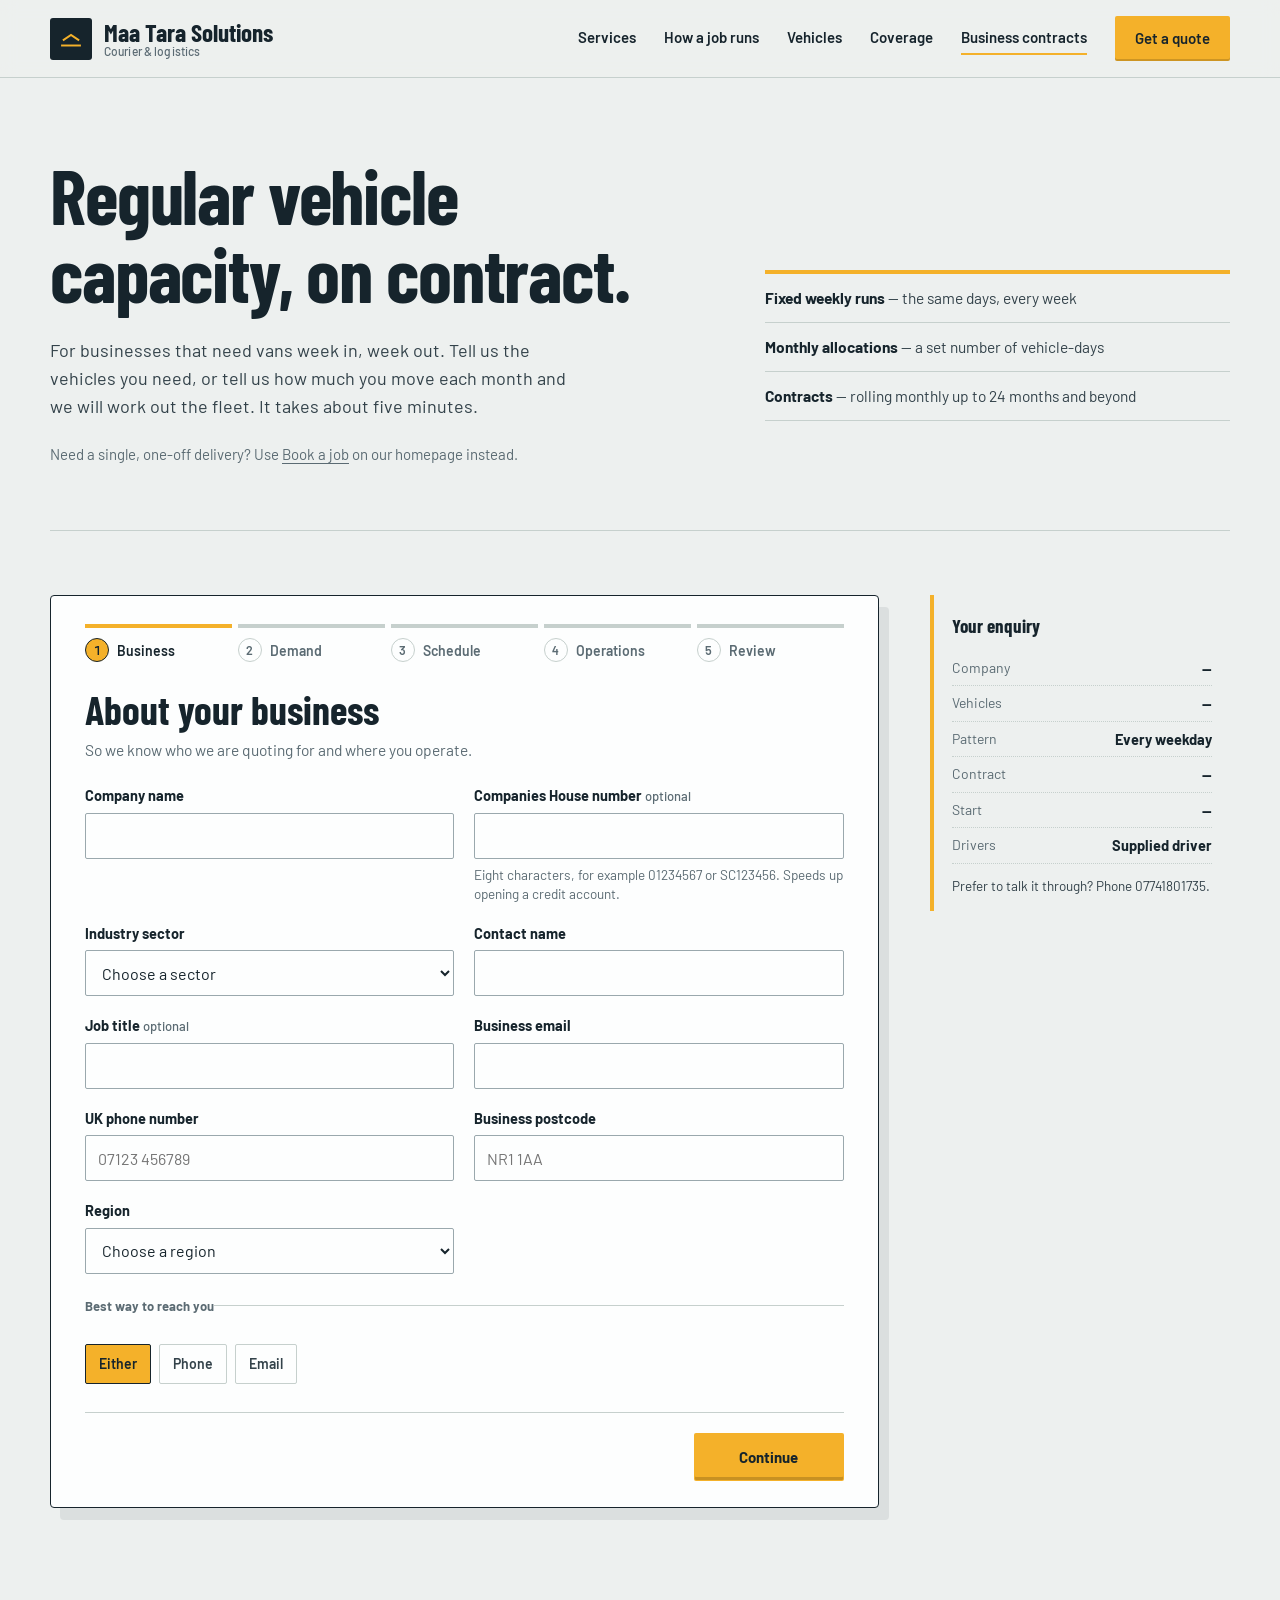
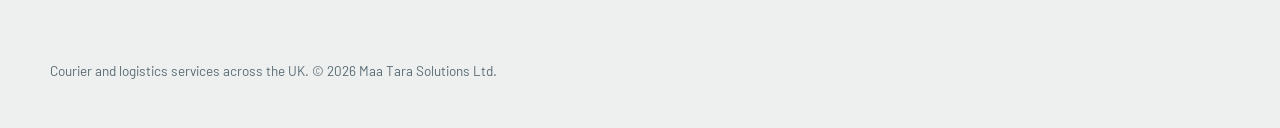
==== fleet-contracts.html @ ce76abdb "improv new" ====
<!doctype html>
<html lang="en-GB">
  <head>
    <meta charset="UTF-8" />
    <meta name="viewport" content="width=device-width, initial-scale=1.0" />
    <meta
      name="description"
      content="Recurring, contracted van capacity for UK businesses. Tell Maa Tara Solutions Ltd your regular vehicle needs or your monthly freight volume and we will scope a fleet for you."
    />
    <meta name="theme-color" content="#16242C" />
    <meta property="og:title" content="Business contracts — Maa Tara Solutions Ltd" />
    <meta
      property="og:description"
      content="Regular weekly runs, monthly vehicle allocations and multi-month contracts for UK businesses."
    />
    <meta property="og:type" content="website" />
    <meta property="og:locale" content="en_GB" />
    <meta
      property="og:url"
      content="https://maa7tara.github.io/maa-tara-solutions/fleet-contracts.html"
    />
    <meta
      property="og:image"
      content="https://maa7tara.github.io/maa-tara-solutions/assets/og-image.png"
    />
    <meta
      property="og:image:alt"
      content="Maa Tara Solutions Ltd — reliable transport, smarter logistics"
    />
    <meta name="twitter:card" content="summary_large_image" />
    <meta
      name="twitter:image"
      content="https://maa7tara.github.io/maa-tara-solutions/assets/og-image.png"
    />
    <link
      rel="canonical"
      href="https://maa7tara.github.io/maa-tara-solutions/fleet-contracts.html"
    />
    <link rel="icon" href="assets/favicon.svg" type="image/svg+xml" />
    <link rel="preconnect" href="https://fonts.googleapis.com" />
    <link rel="preconnect" href="https://fonts.gstatic.com" crossorigin />
    <link
      href="https://fonts.googleapis.com/css2?family=Barlow+Condensed:wght@500;600;700&family=Barlow:wght@400;500;600;700&display=swap"
      rel="stylesheet"
    />
    <link rel="stylesheet" href="styles.css" />
    <title>Business contracts — Maa Tara Solutions Ltd</title>
  </head>
  <body>
    <a class="skip-link" href="#main-content">Skip to content</a>

    <header class="site-header">
      <a class="brand" href="index.html#top">
        <span class="brand-mark" aria-hidden="true">
          <svg viewBox="0 0 32 32" role="presentation" focusable="false">
            <path d="M5 24h22" />
            <path d="M7 17l9-6 9 6" />
          </svg>
        </span>
        <span class="brand-text">
          Maa Tara Solutions
          <small>Courier &amp; logistics</small>
        </span>
      </a>

      <button
        class="menu-toggle"
        type="button"
        aria-expanded="false"
        aria-controls="primary-nav"
        aria-label="Open menu"
      >
        <span></span><span></span><span></span>
      </button>

      <nav id="primary-nav" aria-label="Primary">
        <a href="index.html#services">Services</a>
        <a href="index.html#how-it-works">How a job runs</a>
        <a href="index.html#vehicles">Vehicles</a>
        <a href="index.html#coverage">Coverage</a>
        <a class="is-current" href="fleet-contracts.html" aria-current="page">Business contracts</a>
        <a class="nav-cta" href="index.html#contact">Get a quote</a>
      </nav>
    </header>

    <main id="main-content">
      <section class="fc-intro" aria-labelledby="fc-title">
        <div class="fc-intro-copy">
          <h1 id="fc-title">Regular vehicle capacity, on contract.</h1>
          <p class="hero-lede">
            For businesses that need vans week in, week out. Tell us the
            vehicles you need, or tell us how much you move each month and we
            will work out the fleet. It takes about five minutes.
          </p>
        </div>
        <ul class="fc-fit">
          <li><strong>Fixed weekly runs</strong> — the same days, every week</li>
          <li><strong>Monthly allocations</strong> — a set number of vehicle-days</li>
          <li><strong>Contracts</strong> — rolling monthly up to 24 months and beyond</li>
        </ul>
        <p class="fc-oneoff">
          Need a single, one-off delivery? Use
          <a href="index.html#planner">Book a job</a> on our homepage instead.
        </p>
      </section>

      <section class="band fc-band" aria-label="Business contract enquiry">
        <noscript>
          <p class="fc-noscript">
            This form needs JavaScript. You can email your requirements
            straight to Maa7tara@gmail.com or phone 07741801735.
          </p>
        </noscript>

        <div class="fc-layout">
          <form class="fc-form" id="fleet-form" novalidate>
            <ol class="fc-progress" aria-label="Form progress">
              <li data-progress="1" aria-current="step"><span>1</span> Business</li>
              <li data-progress="2"><span>2</span> Demand</li>
              <li data-progress="3"><span>3</span> Schedule</li>
              <li data-progress="4"><span>4</span> Operations</li>
              <li data-progress="5"><span>5</span> Review</li>
            </ol>

            <div class="fc-errors" role="alert" aria-live="assertive" tabindex="-1" hidden></div>

            <!-- ---------- step 1: business ---------- -->
            <fieldset class="fc-step" data-step="1">
              <legend class="fc-step-title">About your business</legend>
              <p class="fc-step-lede">So we know who we are quoting for and where you operate.</p>

              <div class="fc-grid">
                <div class="fc-field">
                  <label for="fc-company">Company name</label>
                  <input id="fc-company" name="company" type="text" autocomplete="organization" required />
                </div>
                <div class="fc-field">
                  <label for="fc-crn">Companies House number <span class="fc-opt">optional</span></label>
                  <input id="fc-crn" name="companyNumber" type="text" inputmode="text" maxlength="8" autocomplete="off" />
                  <p class="fc-hint">Eight characters, for example 01234567 or SC123456. Speeds up opening a credit account.</p>
                </div>
                <div class="fc-field">
                  <label for="fc-sector">Industry sector</label>
                  <select id="fc-sector" name="sector" required>
                    <option value="">Choose a sector</option>
                    <option>Retail and e-commerce</option>
                    <option>Wholesale and distribution</option>
                    <option>Manufacturing</option>
                    <option>Construction and building supplies</option>
                    <option>Food and drink</option>
                    <option>Healthcare and pharmaceutical</option>
                    <option>Automotive and parts</option>
                    <option>Furniture and white goods</option>
                    <option>Print, publishing and media</option>
                    <option>Events and exhibitions</option>
                    <option>Courier or transport operator</option>
                    <option>Other</option>
                  </select>
                </div>
                <div class="fc-field" data-show-when="sector:Other">
                  <label for="fc-sector-other">Your sector</label>
                  <input id="fc-sector-other" name="sectorOther" type="text" required />
                </div>
                <div class="fc-field">
                  <label for="fc-name">Contact name</label>
                  <input id="fc-name" name="contactName" type="text" autocomplete="name" required />
                </div>
                <div class="fc-field">
                  <label for="fc-role">Job title <span class="fc-opt">optional</span></label>
                  <input id="fc-role" name="jobTitle" type="text" autocomplete="organization-title" />
                </div>
                <div class="fc-field">
                  <label for="fc-email">Business email</label>
                  <input id="fc-email" name="email" type="email" autocomplete="email" required />
                </div>
                <div class="fc-field">
                  <label for="fc-phone">UK phone number</label>
                  <input id="fc-phone" name="phone" type="tel" autocomplete="tel" placeholder="07123 456789" required data-validate="phone" />
                </div>
                <div class="fc-field">
                  <label for="fc-postcode">Business postcode</label>
                  <input id="fc-postcode" name="postcode" type="text" autocomplete="postal-code" placeholder="NR1 1AA" maxlength="8" required data-validate="postcode" />
                </div>
                <div class="fc-field">
                  <label for="fc-region">Region</label>
                  <select id="fc-region" name="region" required>
                    <option value="">Choose a region</option>
                    <option>London</option>
                    <option>South East</option>
                    <option>East of England</option>
                    <option>South West</option>
                    <option>West Midlands</option>
                    <option>East Midlands</option>
                    <option>Yorkshire and the Humber</option>
                    <option>North West</option>
                    <option>North East</option>
                    <option>Wales</option>
                    <option>Scotland</option>
                    <option>Northern Ireland</option>
                    <option>Several regions</option>
                  </select>
                </div>
              </div>

              <fieldset class="console-field">
                <legend>Best way to reach you</legend>
                <div class="options">
                  <input type="radio" name="contactPref" id="pref-either" value="Phone or email" checked />
                  <label for="pref-either">Either</label>
                  <input type="radio" name="contactPref" id="pref-phone" value="Phone" />
                  <label for="pref-phone">Phone</label>
                  <input type="radio" name="contactPref" id="pref-email" value="Email" />
                  <label for="pref-email">Email</label>
                </div>
              </fieldset>
            </fieldset>

            <!-- ---------- step 2: demand ---------- -->
            <fieldset class="fc-step" data-step="2">
              <legend class="fc-step-title">Your vehicle demand</legend>
              <p class="fc-step-lede">Pick whichever is easier. You can switch at any time.</p>

              <fieldset class="fc-choice">
                <legend class="fc-sr">How would you like to give us your demand?</legend>
                <input type="radio" name="demandMode" id="mode-known" value="known" checked />
                <label for="mode-known">
                  <strong>I know the vehicles I need</strong>
                  <span>Choose the van types and how many</span>
                </label>
                <input type="radio" name="demandMode" id="mode-volume" value="volume" />
                <label for="mode-volume">
                  <strong>Work it out from my volumes</strong>
                  <span>Tell us pallets, weight or cubic metres per month</span>
                </label>
              </fieldset>

              <div class="fc-panel" data-show-when="demandMode:known">
                <p class="fc-panel-title" id="qty-title">Vehicles needed on each working day</p>
                <div class="fc-qty" role="group" aria-labelledby="qty-title">
                  <div class="fc-qty-row">
                    <label for="qty-small">Small van</label>
                    <div class="fc-stepper">
                      <button type="button" data-step-by="-1" aria-label="One fewer small van">&minus;</button>
                      <input id="qty-small" name="qtySmall" type="number" min="0" max="99" value="0" inputmode="numeric" data-vehicle="Small van" />
                      <button type="button" data-step-by="1" aria-label="One more small van">+</button>
                    </div>
                  </div>
                  <div class="fc-qty-row">
                    <label for="qty-medium">Medium van</label>
                    <div class="fc-stepper">
                      <button type="button" data-step-by="-1" aria-label="One fewer medium van">&minus;</button>
                      <input id="qty-medium" name="qtyMedium" type="number" min="0" max="99" value="0" inputmode="numeric" data-vehicle="Medium van" />
                      <button type="button" data-step-by="1" aria-label="One more medium van">+</button>
                    </div>
                  </div>
                  <div class="fc-qty-row">
                    <label for="qty-lwb">LWB van</label>
                    <div class="fc-stepper">
                      <button type="button" data-step-by="-1" aria-label="One fewer LWB van">&minus;</button>
                      <input id="qty-lwb" name="qtyLwb" type="number" min="0" max="99" value="0" inputmode="numeric" data-vehicle="LWB van" />
                      <button type="button" data-step-by="1" aria-label="One more LWB van">+</button>
                    </div>
                  </div>
                  <div class="fc-qty-row">
                    <label for="qty-xlwb">XLWB van</label>
                    <div class="fc-stepper">
                      <button type="button" data-step-by="-1" aria-label="One fewer XLWB van">&minus;</button>
                      <input id="qty-xlwb" name="qtyXlwb" type="number" min="0" max="99" value="0" inputmode="numeric" data-vehicle="XLWB van" />
                      <button type="button" data-step-by="1" aria-label="One more XLWB van">+</button>
                    </div>
                  </div>
                  <div class="fc-qty-row">
                    <label for="qty-luton">Luton van</label>
                    <div class="fc-stepper">
                      <button type="button" data-step-by="-1" aria-label="One fewer Luton van">&minus;</button>
                      <input id="qty-luton" name="qtyLuton" type="number" min="0" max="99" value="0" inputmode="numeric" data-vehicle="Luton van" />
                      <button type="button" data-step-by="1" aria-label="One more Luton van">+</button>
                    </div>
                  </div>
                  <div class="fc-qty-row">
                    <label for="qty-advise">Not sure of the type — advise me</label>
                    <div class="fc-stepper">
                      <button type="button" data-step-by="-1" aria-label="One fewer vehicle of any type">&minus;</button>
                      <input id="qty-advise" name="qtyAdvise" type="number" min="0" max="99" value="0" inputmode="numeric" data-vehicle="Vehicle, type to be advised" />
                      <button type="button" data-step-by="1" aria-label="One more vehicle of any type">+</button>
                    </div>
                  </div>
                </div>
                <p class="fc-qty-total" data-qty-total aria-live="polite">0 vehicles a day</p>
                <p class="fc-hint">
                  Not sure of the count? Choose <em>Work it out from my volumes</em>
                  above and we will suggest one.
                </p>
              </div>

              <div class="fc-panel" data-show-when="demandMode:volume">
                <p class="fc-panel-title">Your typical monthly volume</p>
                <p class="fc-hint">Fill in whichever you know. One is enough; more gives a better estimate.</p>
                <div class="fc-grid">
                  <div class="fc-field">
                    <label for="vol-pallets">Pallets per month</label>
                    <input id="vol-pallets" name="volPallets" type="number" min="0" step="1" inputmode="numeric" data-estimate />
                  </div>
                  <div class="fc-field">
                    <label for="vol-pallet-type">Pallet size</label>
                    <select id="vol-pallet-type" name="volPalletType" data-estimate>
                      <option value="uk">UK standard (1200 × 1000 mm)</option>
                      <option value="euro">Euro (1200 × 800 mm)</option>
                      <option value="mixed">Mixed or not sure</option>
                    </select>
                  </div>
                  <div class="fc-field">
                    <label for="vol-weight">Total weight per month</label>
                    <div class="fc-unit">
                      <input id="vol-weight" name="volWeight" type="number" min="0" step="any" inputmode="decimal" data-estimate />
                      <select name="volWeightUnit" aria-label="Weight unit" data-estimate>
                        <option value="kg">kg</option>
                        <option value="t">tonnes</option>
                      </select>
                    </div>
                  </div>
                  <div class="fc-field">
                    <label for="vol-cube">Cubic volume per month <span class="fc-opt">m³</span></label>
                    <input id="vol-cube" name="volCube" type="number" min="0" step="any" inputmode="decimal" data-estimate />
                  </div>
                  <div class="fc-field">
                    <label for="vol-days">Working days per month</label>
                    <input id="vol-days" name="volDays" type="number" min="1" max="31" value="22" inputmode="numeric" data-estimate />
                    <p class="fc-hint">Monday to Friday is about 22.</p>
                  </div>
                  <div class="fc-field">
                    <label for="vol-trips">Loads per vehicle per day</label>
                    <select id="vol-trips" name="volTrips" data-estimate>
                      <option value="1">1 — one load, one run</option>
                      <option value="2">2 — reload once mid-day</option>
                      <option value="3">3 — short local runs</option>
                    </select>
                  </div>
                  <div class="fc-field">
                    <label for="vol-peak">Busiest periods</label>
                    <select id="vol-peak" name="volPeak" data-estimate>
                      <option value="0">Steady all year</option>
                      <option value="0.25">Up to 25% busier at peak</option>
                      <option value="0.5">Up to 50% busier at peak</option>
                      <option value="1">Peak is double a normal month</option>
                    </select>
                  </div>
                </div>

                <div class="fc-estimate" aria-live="polite">
                  <p class="fc-estimate-title">Suggested daily fleet</p>
                  <div data-estimate-output>
                    <p class="fc-hint">Enter pallets, weight or cubic metres to see a suggestion.</p>
                  </div>
                </div>
              </div>

              <div class="fc-field fc-field-wide">
                <label for="fc-goods">What do you typically move? <span class="fc-opt">optional</span></label>
                <textarea id="fc-goods" name="goods" rows="2" placeholder="For example: palletised flooring, roll cages of chilled food, boxed parcels"></textarea>
              </div>
            </fieldset>

            <!-- ---------- step 3: schedule ---------- -->
            <fieldset class="fc-step" data-step="3">
              <legend class="fc-step-title">Schedule and contract</legend>
              <p class="fc-step-lede">When the vehicles are needed, and for how long.</p>

              <fieldset class="console-field">
                <legend>Pattern of work</legend>
                <div class="options">
                  <input type="radio" name="pattern" id="pat-weekdays" value="Every weekday" checked />
                  <label for="pat-weekdays">Every weekday</label>
                  <input type="radio" name="pattern" id="pat-days" value="Set days each week" />
                  <label for="pat-days">Set days each week</label>
                  <input type="radio" name="pattern" id="pat-monthly" value="Monthly allocation" />
                  <label for="pat-monthly">Monthly allocation</label>
                  <input type="radio" name="pattern" id="pat-flex" value="Varies, called off against a contract" />
                  <label for="pat-flex">Varies week to week</label>
                </div>
              </fieldset>

              <fieldset class="console-field" data-show-when="pattern:Set days each week" data-required-group="days">
                <legend>Which days?</legend>
                <div class="options">
                  <input type="checkbox" name="days" id="day-mon" value="Mon" />
                  <label for="day-mon">Mon</label>
                  <input type="checkbox" name="days" id="day-tue" value="Tue" />
                  <label for="day-tue">Tue</label>
                  <input type="checkbox" name="days" id="day-wed" value="Wed" />
                  <label for="day-wed">Wed</label>
                  <input type="checkbox" name="days" id="day-thu" value="Thu" />
                  <label for="day-thu">Thu</label>
                  <input type="checkbox" name="days" id="day-fri" value="Fri" />
                  <label for="day-fri">Fri</label>
                  <input type="checkbox" name="days" id="day-sat" value="Sat" />
                  <label for="day-sat">Sat</label>
                  <input type="checkbox" name="days" id="day-sun" value="Sun" />
                  <label for="day-sun">Sun</label>
                </div>
                <div class="fc-field fc-field-inline">
                  <label for="fc-every">How often</label>
                  <select id="fc-every" name="every">
                    <option>Every week</option>
                    <option>Every other week</option>
                  </select>
                </div>
              </fieldset>

              <div class="fc-grid" data-show-when="pattern:Monthly allocation">
                <div class="fc-field">
                  <label for="fc-vehicle-days">Vehicle-days per month</label>
                  <input id="fc-vehicle-days" name="vehicleDays" type="number" min="1" inputmode="numeric" required />
                  <p class="fc-hint">One van for one day is one vehicle-day.</p>
                </div>
                <div class="fc-field">
                  <label for="fc-fixed-dates">Any fixed dates? <span class="fc-opt">optional</span></label>
                  <input id="fc-fixed-dates" name="fixedDates" type="text" placeholder="For example: last 3 working days of the month" />
                </div>
              </div>

              <div class="fc-grid">
                <div class="fc-field">
                  <label for="fc-shift">Usual start time</label>
                  <select id="fc-shift" name="shift">
                    <option>Early, before 7am</option>
                    <option selected>Morning, 7am to 10am</option>
                    <option>Daytime, after 10am</option>
                    <option>Evening</option>
                    <option>Overnight</option>
                    <option>Varies</option>
                  </select>
                </div>
                <div class="fc-field">
                  <label for="fc-duration">Contract length</label>
                  <select id="fc-duration" name="duration" required>
                    <option value="">Choose a length</option>
                    <option>Rolling monthly</option>
                    <option>3 months</option>
                    <option>6 months</option>
                    <option>12 months</option>
                    <option>24 months or longer</option>
                    <option>Not sure yet</option>
                  </select>
                </div>
                <div class="fc-field">
                  <label for="fc-start">Estimated start date</label>
                  <input id="fc-start" name="startDate" type="date" required />
                </div>
                <div class="fc-field">
                  <label for="fc-current">How is this covered today? <span class="fc-opt">optional</span></label>
                  <select id="fc-current" name="currentCover">
                    <option value="">Choose one</option>
                    <option>Our own vehicles</option>
                    <option>Another courier or haulier</option>
                    <option>Ad-hoc bookings as needed</option>
                    <option>New requirement</option>
                  </select>
                </div>
              </div>

              <div class="options fc-single">
                <input type="checkbox" name="bankHolidays" id="fc-bank" value="Yes" />
                <label for="fc-bank">We need cover on bank holidays</label>
              </div>
            </fieldset>

            <!-- ---------- step 4: operations ---------- -->
            <fieldset class="fc-step" data-step="4">
              <legend class="fc-step-title">How the work runs</legend>
              <p class="fc-step-lede">Routes, drivers and any equipment or compliance the vehicles need.</p>

              <fieldset class="console-field">
                <legend>Type of route</legend>
                <div class="options">
                  <input type="radio" name="route" id="route-multi" value="Multi-drop" checked />
                  <label for="route-multi">Multi-drop</label>
                  <input type="radio" name="route" id="route-p2p" value="Point-to-point" />
                  <label for="route-p2p">Point-to-point</label>
                  <input type="radio" name="route" id="route-mix" value="Mix of both" />
                  <label for="route-mix">Mix of both</label>
                </div>
              </fieldset>

              <div class="fc-grid">
                <div class="fc-field" data-show-when="route:Multi-drop|Mix of both">
                  <label for="fc-drops">Drops per vehicle per day</label>
                  <select id="fc-drops" name="drops">
                    <option>1 to 10</option>
                    <option selected>11 to 25</option>
                    <option>26 to 50</option>
                    <option>More than 50</option>
                    <option>Not sure</option>
                  </select>
                </div>
                <div class="fc-field">
                  <label for="fc-miles">Daily mileage per vehicle</label>
                  <select id="fc-miles" name="miles">
                    <option>Up to 50 miles</option>
                    <option selected>50 to 100 miles</option>
                    <option>100 to 200 miles</option>
                    <option>200 to 300 miles</option>
                    <option>More than 300 miles</option>
                    <option>Not sure</option>
                  </select>
                </div>
                <div class="fc-field">
                  <label for="fc-area">Operating area</label>
                  <select id="fc-area" name="area">
                    <option>Local</option>
                    <option selected>Regional</option>
                    <option>Long-distance, nationwide</option>
                  </select>
                </div>
                <div class="fc-field">
                  <label for="fc-base">Main collection postcode <span class="fc-opt">if different</span></label>
                  <input id="fc-base" name="basePostcode" type="text" maxlength="8" placeholder="Depot or warehouse" data-validate="postcode-optional" />
                </div>
              </div>

              <fieldset class="console-field">
                <legend>Drivers</legend>
                <div class="options">
                  <input type="radio" name="driver" id="drv-supplied" value="Supplied driver" checked />
                  <label for="drv-supplied">Supplied driver</label>
                  <input type="radio" name="driver" id="drv-self" value="Self-drive, vehicle only" />
                  <label for="drv-self">Self-drive, vehicle only</label>
                  <input type="radio" name="driver" id="drv-mix" value="Mix of both" />
                  <label for="drv-mix">Mix of both</label>
                </div>
                <div class="options fc-sub" data-show-when="driver:Supplied driver|Mix of both">
                  <input type="checkbox" name="crew" id="crew-two" value="Two-person crew" />
                  <label for="crew-two">Two-person crew</label>
                  <input type="checkbox" name="crew" id="crew-load" value="Driver helps load and unload" />
                  <label for="crew-load">Driver helps load and unload</label>
                  <input type="checkbox" name="crew" id="crew-ppe" value="Site induction or PPE needed" />
                  <label for="crew-ppe">Site induction or PPE</label>
                </div>
                <p class="fc-hint" data-show-when="driver:Self-drive, vehicle only|Mix of both">
                  Your drivers need a full UK car (category B) licence for vans
                  up to 3.5 tonnes.
                </p>
              </fieldset>

              <fieldset class="console-field">
                <legend>Equipment and compliance <span class="fc-opt">tick all that apply</span></legend>
                <div class="options">
                  <input type="checkbox" name="needs" id="need-ulez" value="London ULEZ compliant" />
                  <label for="need-ulez">London ULEZ</label>
                  <input type="checkbox" name="needs" id="need-cc" value="London Congestion Charge zone" />
                  <label for="need-cc">Congestion Charge zone</label>
                  <input type="checkbox" name="needs" id="need-caz" value="Clean Air Zone outside London" />
                  <label for="need-caz">Clean Air Zone elsewhere</label>
                  <input type="checkbox" name="needs" id="need-tail" value="Tail-lift" />
                  <label for="need-tail">Tail-lift</label>
                  <input type="checkbox" name="needs" id="need-temp" value="Temperature control" />
                  <label for="need-temp">Temperature control</label>
                  <input type="checkbox" name="needs" id="need-rack" value="Racking or shelving" />
                  <label for="need-rack">Racking or shelving</label>
                  <input type="checkbox" name="needs" id="need-pump" value="Pallet truck on board" />
                  <label for="need-pump">Pallet truck</label>
                  <input type="checkbox" name="needs" id="need-pod" value="Photo or signature proof of delivery" />
                  <label for="need-pod">Proof of delivery</label>
                  <input type="checkbox" name="needs" id="need-track" value="Live tracking updates" />
                  <label for="need-track">Live tracking</label>
                  <input type="checkbox" name="needs" id="need-adr" value="Dangerous goods (ADR)" />
                  <label for="need-adr">Dangerous goods (ADR)</label>
                </div>
              </fieldset>

              <div class="fc-grid">
                <div class="fc-field" data-show-when="needs:Clean Air Zone outside London">
                  <label for="fc-caz">Which Clean Air Zones?</label>
                  <input id="fc-caz" name="cazList" type="text" placeholder="For example: Birmingham, Bristol" />
                </div>
                <div class="fc-field" data-show-when="needs:Temperature control">
                  <label for="fc-temp">Temperature range</label>
                  <select id="fc-temp" name="tempRange">
                    <option>Chilled, 0 to 5°C</option>
                    <option>Frozen, −18°C or below</option>
                    <option>Ambient controlled</option>
                    <option>Not sure</option>
                  </select>
                </div>
                <div class="fc-field" data-show-when="needs:Dangerous goods (ADR)">
                  <label for="fc-adr">What are the goods? <span class="fc-opt">UN number or class if known</span></label>
                  <input id="fc-adr" name="adrDetail" type="text" />
                </div>
                <div class="fc-field">
                  <label for="fc-value">Typical value of one vehicle load</label>
                  <select id="fc-value" name="loadValue">
                    <option>Under £10,000</option>
                    <option>£10,000 to £25,000</option>
                    <option>£25,000 to £50,000</option>
                    <option>Over £50,000</option>
                    <option selected>Not sure</option>
                  </select>
                  <p class="fc-hint">Helps us arrange the right level of goods-in-transit cover.</p>
                </div>
              </div>

              <div class="fc-field fc-field-wide">
                <label for="fc-access">Site access or delivery restrictions <span class="fc-opt">optional</span></label>
                <textarea id="fc-access" name="access" rows="2" placeholder="Height barriers, booking-in slots, loading bays, residential streets"></textarea>
              </div>
            </fieldset>

            <!-- ---------- step 5: review ---------- -->
            <fieldset class="fc-step" data-step="5">
              <legend class="fc-step-title">Check and send</legend>
              <p class="fc-step-lede">Check your answers, then send them to us by email.</p>

              <div class="fc-review" data-review></div>

              <div class="fc-field fc-field-wide">
                <label for="fc-notes">Anything else we should know? <span class="fc-opt">optional</span></label>
                <textarea id="fc-notes" name="notes" rows="3"></textarea>
              </div>

              <div class="fc-consent">
                <p class="fc-privacy">
                  Maa Tara Solutions Ltd will use these details only to reply to
                  this enquiry and prepare a quote. We do not share them with
                  anyone else unless we need a subcontracted operator to price
                  the work, and we keep them only as long as we need to deal with
                  your enquiry. You can ask us to see or delete your details at any
                  time by emailing Maa7tara@gmail.com.
                </p>
                <div class="fc-check">
                  <input type="checkbox" name="consent" id="fc-consent" value="Yes" required />
                  <label for="fc-consent">I agree to Maa Tara Solutions Ltd using these details to respond to this enquiry.</label>
                </div>
                <div class="fc-check">
                  <input type="checkbox" name="marketing" id="fc-marketing" value="Yes" />
                  <label for="fc-marketing">Send me occasional updates about capacity and services. <span class="fc-opt">optional, unsubscribe any time</span></label>
                </div>
              </div>

              <div class="console-actions">
                <button class="btn btn-primary" type="button" data-send>Send enquiry by email</button>
                <button class="btn btn-quiet" type="button" data-copy-enquiry>Copy enquiry</button>
              </div>
              <p class="console-status" data-send-status role="status" aria-live="polite"></p>
              <p class="fc-hint">
                Sending opens your email app with everything filled in. If
                nothing opens, choose <em>Copy enquiry</em> and paste it into an
                email to <a href="mailto:Maa7tara@gmail.com">Maa7tara@gmail.com</a>.
              </p>
            </fieldset>

            <div class="fc-nav">
              <button class="btn btn-quiet" type="button" data-prev hidden>Back</button>
              <button class="btn btn-primary" type="button" data-next>Continue</button>
            </div>
          </form>

          <aside class="fc-side" aria-label="Your enquiry so far">
            <div class="jobsheet">
              <p class="jobsheet-title">Your enquiry</p>
              <dl>
                <div class="jobsheet-row">
                  <dt>Company</dt>
                  <dd data-side="company">—</dd>
                </div>
                <div class="jobsheet-row">
                  <dt>Vehicles</dt>
                  <dd data-side="vehicles">—</dd>
                </div>
                <div class="jobsheet-row">
                  <dt>Pattern</dt>
                  <dd data-side="pattern">—</dd>
                </div>
                <div class="jobsheet-row">
                  <dt>Contract</dt>
                  <dd data-side="duration">—</dd>
                </div>
                <div class="jobsheet-row">
                  <dt>Start</dt>
                  <dd data-side="start">—</dd>
                </div>
                <div class="jobsheet-row">
                  <dt>Drivers</dt>
                  <dd data-side="driver">—</dd>
                </div>
              </dl>
              <p class="jobsheet-note">
                Prefer to talk it through? Phone 07741801735.
              </p>
            </div>
          </aside>
        </div>
      </section>
    </main>

    <footer class="site-footer">
      <p class="footer-meta">
        Courier and logistics services across the UK. ©
        <span id="current-year">2026</span> Maa Tara Solutions Ltd.
      </p>
    </footer>

    <script src="script.js"></script>
    <script src="fleet-contracts.js"></script>
  </body>
</html>
---- styles.css ----
/* Maa Tara Solutions Ltd — courier and logistics
   Palette: concrete, steel, high-vis amber, motorway green. */

:root {
  --fog: #edf0ef;
  --fog-deep: #e2e7e5;
  --steel: #16242c;
  --tarmac: #33424a;
  --slate: #5b6b73;
  --hivis: #f4b12a;
  --hivis-deep: #d9960f;
  --signal: #14503c;
  --kerb: #c6d0cd;
  --white: #fdfefe;

  --display: "Barlow Condensed", "Arial Narrow", sans-serif;
  --body: "Barlow", system-ui, -apple-system, "Segoe UI", sans-serif;

  --page: min(100% - 48px, 1180px);
  --band-space: clamp(72px, 9vw, 132px);
}

*,
*::before,
*::after {
  box-sizing: border-box;
}

html {
  scroll-behavior: smooth;
  scroll-padding-top: 96px;
}

body {
  margin: 0;
  color: var(--steel);
  background: var(--fog);
  font-family: var(--body);
  font-size: 17px;
  line-height: 1.55;
  -webkit-font-smoothing: antialiased;
}

h1,
h2,
h3 {
  margin: 0;
  font-family: var(--display);
  font-weight: 700;
  letter-spacing: -0.005em;
  line-height: 1.02;
  text-transform: none;
}

p {
  margin: 0;
}

a {
  color: inherit;
  text-decoration-thickness: 1px;
  text-underline-offset: 3px;
}

:focus-visible {
  outline: 3px solid var(--hivis-deep);
  outline-offset: 3px;
}

.skip-link {
  position: absolute;
  top: -60px;
  left: 16px;
  z-index: 50;
  padding: 10px 16px;
  color: var(--white);
  background: var(--steel);
  font-weight: 600;
  transition: top 140ms ease;
}

.skip-link:focus {
  top: 12px;
}

/* ---------- header ---------- */

.site-header {
  position: sticky;
  top: 0;
  z-index: 40;
  display: flex;
  align-items: center;
  justify-content: space-between;
  gap: 20px;
  min-height: 78px;
  padding-inline: max(24px, calc((100% - 1180px) / 2));
  border-bottom: 1px solid var(--kerb);
  background: rgba(237, 240, 239, 0.94);
  backdrop-filter: blur(8px);
}

.brand {
  display: flex;
  align-items: center;
  gap: 12px;
  text-decoration: none;
}

.brand-mark {
  display: grid;
  flex-shrink: 0;
  place-items: center;
  width: 42px;
  height: 42px;
  border-radius: 3px;
  background: var(--steel);
}

.brand-mark svg {
  width: 26px;
  height: 26px;
  fill: none;
  stroke: var(--hivis);
  stroke-linecap: square;
  stroke-width: 2.4;
}

.brand-text {
  display: flex;
  flex-direction: column;
  font-family: var(--display);
  font-size: 25px;
  font-weight: 700;
  line-height: 1;
}

.brand-text small {
  color: var(--slate);
  font-family: var(--body);
  font-size: 12px;
  font-weight: 500;
  letter-spacing: 0.01em;
}

.site-header nav {
  display: flex;
  align-items: center;
  gap: 28px;
}

.site-header nav a {
  font-size: 15px;
  font-weight: 600;
  text-decoration: none;
}

.site-header nav a:not(.nav-cta) {
  padding-block: 4px;
  border-bottom: 2px solid transparent;
}

.site-header nav a:not(.nav-cta):hover {
  border-bottom-color: var(--kerb);
}

.site-header nav a:not(.nav-cta).is-current {
  border-bottom-color: var(--hivis);
}

.nav-cta {
  padding: 11px 20px;
  border-radius: 2px;
  color: var(--steel);
  background: var(--hivis);
  box-shadow: inset 0 -2px 0 rgba(0, 0, 0, 0.16);
}

.nav-cta:hover {
  background: var(--hivis-deep);
}

.menu-toggle {
  display: none;
  flex-direction: column;
  gap: 5px;
  width: 46px;
  height: 42px;
  padding: 12px 11px;
  border: 1px solid var(--kerb);
  border-radius: 2px;
  background: transparent;
  cursor: pointer;
}

.menu-toggle span {
  display: block;
  height: 2px;
  background: var(--steel);
}

/* ---------- buttons ---------- */

.btn {
  display: inline-flex;
  align-items: center;
  justify-content: center;
  padding: 14px 22px;
  border: 1px solid transparent;
  border-radius: 2px;
  font-family: var(--body);
  font-size: 15px;
  font-weight: 650;
  text-decoration: none;
  cursor: pointer;
  transition: background 150ms ease, color 150ms ease, border-color 150ms ease;
}

.btn-primary {
  color: var(--steel);
  background: var(--hivis);
  box-shadow: inset 0 -3px 0 rgba(0, 0, 0, 0.18);
}

.btn-primary:hover {
  background: var(--hivis-deep);
}

.btn-quiet {
  border-color: var(--tarmac);
  color: var(--steel);
  background: transparent;
}

.btn-quiet:hover {
  color: var(--white);
  background: var(--tarmac);
}

/* ---------- hero ---------- */

.hero {
  display: grid;
  grid-template-columns: minmax(0, 1fr) minmax(0, 460px);
  gap: clamp(36px, 5vw, 76px);
  align-items: start;
  width: var(--page);
  margin: 0 auto;
  padding: clamp(52px, 7vw, 96px) 0 var(--band-space);
}

.hero-copy h1 {
  font-size: clamp(50px, 7.4vw, 104px);
  letter-spacing: -0.015em;
}

.hero-copy h1::after {
  display: block;
  width: 100%;
  max-width: 420px;
  height: 10px;
  margin-top: 26px;
  background: repeating-linear-gradient(
    90deg,
    var(--hivis) 0 34px,
    transparent 34px 58px
  );
  background-size: 200% 100%;
  content: "";
  animation: lane-draw 1100ms cubic-bezier(0.2, 0.7, 0.2, 1) both;
}

@keyframes lane-draw {
  from {
    clip-path: inset(0 100% 0 0);
  }
  to {
    clip-path: inset(0 0 0 0);
  }
}

.hero-lede {
  max-width: 54ch;
  margin-top: 26px;
  color: var(--tarmac);
  font-size: 18px;
}

.hero-actions {
  display: flex;
  flex-wrap: wrap;
  gap: 12px;
  margin-top: 30px;
}

.hero-facts {
  display: flex;
  flex-wrap: wrap;
  gap: 10px 30px;
  margin: 34px 0 0;
  padding: 22px 0 0;
  border-top: 1px solid var(--kerb);
  list-style: none;
}

.hero-facts li {
  position: relative;
  padding-left: 18px;
  color: var(--tarmac);
  font-size: 14.5px;
  font-weight: 550;
}

.hero-facts li::before {
  position: absolute;
  top: 9px;
  left: 0;
  width: 9px;
  height: 3px;
  background: var(--hivis);
  content: "";
}

/* ---------- planner console ---------- */

.console {
  padding: 26px 26px 22px;
  border: 1px solid var(--steel);
  border-radius: 4px;
  background: var(--white);
  box-shadow: 10px 12px 0 rgba(22, 36, 44, 0.08);
}

.console-head h2 {
  font-size: 32px;
}

.console-head p {
  margin-top: 10px;
  color: var(--slate);
  font-size: 14.5px;
  line-height: 1.5;
}

.console-field {
  margin: 22px 0 0;
  padding: 0;
  border: 0;
  border-top: 1px solid var(--kerb);
  padding-top: 16px;
}

.console-field legend {
  padding: 0;
  color: var(--slate);
  font-size: 13px;
  font-weight: 650;
}

.options {
  display: flex;
  flex-wrap: wrap;
  gap: 8px;
  margin-top: 12px;
}

.options input {
  position: absolute;
  width: 1px;
  height: 1px
  ;
  overflow: hidden;
  clip: rect(0 0 0 0);
  white-space: nowrap;
}

.options label {
  padding: 8px 13px;
  border: 1px solid var(--kerb);
  border-radius: 2px;
  color: var(--tarmac);
  font-size: 14px;
  font-weight: 600;
  cursor: pointer;
  transition: border-color 140ms ease, background 140ms ease, color 140ms ease;
}

.options label:hover {
  border-color: var(--tarmac);
}

.options input:checked + label {
  border-color: var(--steel);
  color: var(--steel);
  background: var(--hivis);
}

.options input:focus-visible + label {
  outline: 3px solid var(--hivis-deep);
  outline-offset: 2px;
}

.jobsheet {
  margin-top: 22px;
  padding: 16px 18px;
  border-left: 4px solid var(--hivis);
  background: var(--fog);
}

.jobsheet-title {
  margin-bottom: 10px;
  font-family: var(--display);
  font-size: 19px;
  font-weight: 700;
}

.jobsheet dl {
  margin: 0;
}

.jobsheet-row {
  display: flex;
  justify-content: space-between;
  gap: 16px;
  padding: 6px 0;
  border-bottom: 1px dotted var(--kerb);
}

.jobsheet-row dt {
  color: var(--slate);
  font-size: 14px;
}

.jobsheet-row dd {
  margin: 0;
  font-size: 14.5px;
  font-weight: 650;
  font-variant-numeric: tabular-nums;
  text-align: right;
}

.jobsheet-note {
  margin-top: 12px;
  color: var(--tarmac);
  font-size: 13.5px;
  line-height: 1.45;
}

.console-actions {
  display: flex;
  flex-wrap: wrap;
  gap: 10px;
  margin-top: 20px;
}

.console-actions .btn {
  flex: 1 1 auto;
  padding-inline: 16px;
  font-size: 14.5px;
}

.console-status,
.fleet-status,
.copy-status {
  min-height: 20px;
  margin-top: 12px;
  color: var(--signal);
  font-size: 13.5px;
  font-weight: 600;
}

/* ---------- bands ---------- */

.band {
  width: var(--page);
  margin: 0 auto;
  padding-block: var(--band-space);
  border-top: 1px solid var(--kerb);
}

.band-dark {
  width: 100%;
  padding-inline: max(24px, calc((100% - 1180px) / 2));
  border-top: 0;
  color: var(--fog);
  background: var(--steel);
}

.band-head {
  max-width: 62ch;
}

.band-head h2 {
  font-size: clamp(38px, 4.6vw, 62px);
}

.band-head p {
  margin-top: 16px;
  color: var(--tarmac);
  font-size: 17.5px;
}

.band-dark .band-head p {
  color: #b9c5c9;
}

.band-note {
  max-width: 68ch;
  margin-top: 34px;
  padding-top: 16px;
  border-top: 1px solid var(--kerb);
  color: var(--slate);
  font-size: 14px;
}

.band-dark .band-note {
  border-top-color: rgba(198, 208, 205, 0.24);
  color: #9fadb2;
}

/* ---------- services ---------- */

.service-list {
  display: grid;
  grid-template-columns: repeat(2, minmax(0, 1fr));
  gap: 0 clamp(32px, 4vw, 72px);
  margin: 46px 0 0;
  padding: 0;
  list-style: none;
}

.service-list li {
  padding: 22px 0 20px;
  border-bottom: 1px solid var(--kerb);
}

.service-list li:nth-child(-n + 2) {
  border-top: 1px solid var(--kerb);
}

.service-list h3 {
  position: relative;
  padding-left: 22px;
  font-size: 24px;
}

.service-list h3::before {
  position: absolute;
  top: 8px;
  left: 0;
  width: 11px;
  height: 4px;
  background: var(--hivis);
  content: "";
}

.service-list p {
  margin-top: 7px;
  padding-left: 22px;
  color: var(--tarmac);
  font-size: 15.5px;
}

/* ---------- how a job runs ---------- */

.run {
  margin-top: 54px;
}

.run-road {
  position: relative;
  padding-top: 54px;
}

.run-lane {
  position: relative;
  height: 14px;
  border-top: 2px solid rgba(198, 208, 205, 0.3);
  border-bottom: 2px solid rgba(198, 208, 205, 0.3);
  background: repeating-linear-gradient(
    90deg,
    rgba(244, 177, 42, 0.85) 0 26px,
    transparent 26px 52px
  );
  background-position: center;
  background-repeat: repeat-x;
  background-size: 52px 2px;
}

.run-marker {
  position: absolute;
  bottom: 12px;
  left: var(--marker-pos, 10%);
  width: 58px;
  transform: translateX(-50%);
  transition: left 420ms cubic-bezier(0.34, 0.8, 0.28, 1);
}

.run-marker svg {
  display: block;
  width: 100%;
}

.run-marker .van-body {
  fill: var(--hivis);
}

.run-marker .van-wheel {
  fill: var(--fog);
}

.run-stages {
  display: grid;
  grid-template-columns: repeat(5, minmax(0, 1fr));
  margin-top: 8px;
}

.stage {
  display: flex;
  flex-direction: column;
  gap: 8px;
  align-items: flex-start;
  padding: 18px 14px 18px 0;
  border: 0;
  border-top: 2px solid transparent;
  color: #b9c5c9;
  background: transparent;
  font-family: var(--body);
  text-align: left;
  cursor: pointer;
  transition: color 150ms ease, border-color 150ms ease;
}

.stage:hover {
  color: var(--white);
}

.stage[aria-selected="true"] {
  border-top-color: var(--hivis);
  color: var(--white);
}

.stage-num {
  font-family: var(--display);
  font-size: 15px;
  font-weight: 600;
  font-variant-numeric: tabular-nums;
  opacity: 0.75;
}

.stage-name {
  font-family: var(--display);
  font-size: 22px;
  font-weight: 700;
  line-height: 1.05;
}

.run-panels {
  margin-top: 28px;
  padding-top: 26px;
  border-top: 1px solid rgba(198, 208, 205, 0.22);
}

.run-panel h3 {
  font-size: 30px;
}

.run-panel p {
  max-width: 62ch;
  margin-top: 14px;
  color: #c4cfd3;
  font-size: 17px;
}

/* ---------- vehicles ---------- */

.fleet {
  display: grid;
  grid-template-columns: minmax(0, 1.05fr) minmax(0, 1fr);
  gap: clamp(32px, 4vw, 64px);
  align-items: start;
  margin-top: 48px;
}

.fleet-strip {
  display: flex;
  flex-direction: column;
  gap: 4px;
}

.van {
  display: grid;
  grid-template-columns: 172px minmax(0, 1fr);
  align-items: center;
  gap: 18px;
  padding: 10px 14px 10px 12px;
  border: 0;
  border-left: 3px solid transparent;
  border-bottom: 1px solid var(--kerb);
  background: transparent;
  font-family: var(--body);
  text-align: left;
  cursor: pointer;
  transition: background 150ms ease, border-left-color 150ms ease;
}

.van:hover {
  background: var(--fog-deep);
}

.van[aria-selected="true"] {
  border-left-color: var(--hivis);
  background: var(--fog-deep);
}

.van-art {
  display: block;
  width: 172px;
}

.van-art svg {
  display: block;
  width: 100%;
  height: auto;
}

.van .van-body {
  fill: var(--kerb);
  transition: fill 180ms ease;
}

.van .van-glass {
  fill: var(--fog);
}

.van .van-wheel {
  fill: var(--slate);
  transition: fill 180ms ease;
}

.van[aria-selected="true"] .van-body {
  fill: var(--steel);
}

.van[aria-selected="true"] .van-glass {
  fill: var(--fog-deep);
}

.van[aria-selected="true"] .van-wheel {
  fill: var(--tarmac);
}

.van-name {
  font-family: var(--display);
  font-size: 21px;
  font-weight: 700;
  color: var(--slate);
  transition: color 160ms ease;
}

.van[aria-selected="true"] .van-name {
  color: var(--steel);
}

.fleet-detail {
  padding: 26px 28px 24px;
  border: 1px solid var(--kerb);
  border-top: 4px solid var(--hivis);
  background: var(--white);
}

.van-panel h3 {
  font-size: 30px;
}

.van-panel p {
  margin-top: 12px;
  color: var(--tarmac);
  font-size: 16.5px;
}

.fleet-detail .btn {
  margin-top: 24px;
}

/* ---------- capacity lanes ---------- */

.lanes {
  display: grid;
  grid-template-columns: repeat(3, minmax(0, 1fr));
  gap: clamp(20px, 2.6vw, 40px);
  margin-top: 48px;
}

.lane {
  padding: 24px 22px 26px;
  border-top: 4px solid var(--steel);
  background: var(--fog-deep);
}

.lane:nth-child(2) {
  border-top-color: var(--hivis);
}

.lane:nth-child(3) {
  border-top-color: var(--signal);
}

.lane h3 {
  font-size: 25px;
}

.lane p {
  margin-top: 10px;
  color: var(--tarmac);
  font-size: 15.5px;
}

/* ---------- record ---------- */

.record {
  display: grid;
  grid-template-columns: repeat(2, minmax(0, 1fr));
  gap: 0 clamp(32px, 4vw, 72px);
  margin: 46px 0 0;
  padding: 0;
  list-style: none;
}

.record li {
  position: relative;
  padding: 16px 0 16px 30px;
  border-bottom: 1px solid rgba(198, 208, 205, 0.2);
  font-size: 16.5px;
}

.record li::before {
  position: absolute;
  top: 24px;
  left: 0;
  width: 14px;
  height: 3px;
  background: var(--hivis);
  content: "";
}

/* ---------- coverage ---------- */

.coverage {
  display: grid;
  grid-template-columns: minmax(0, 1.15fr) minmax(0, 1fr);
  gap: 18px;
  align-items: stretch;
  margin-top: 46px;
}

.coverage-reach,
.coverage-customers {
  padding: 28px 28px 12px;
  border: 1px solid var(--kerb);
  background: var(--white);
}

.coverage h3 {
  font-size: 28px;
}

.coverage p {
  max-width: none;
  margin-top: 12px;
  color: var(--tarmac);
  font-size: 16.5px;
}

.reach-bands {
  margin: 22px 0 0;
  padding: 0;
  list-style: none;
}

.reach-bands li {
  display: grid;
  grid-template-columns: 148px minmax(0, 1fr);
  align-items: center;
  gap: 16px;
  padding: 16px 0;
  border-top: 1px solid var(--kerb);
  color: var(--steel);
  font-size: 15px;
  font-weight: 650;
}

.reach-label {
  line-height: 1.2;
}

.reach-track {
  display: block;
  height: 12px;
  background: var(--fog-deep);
}

.reach-bar {
  display: block;
  height: 100%;
  background: var(--steel);
}

.reach-bar-local {
  width: 34%;
}

.reach-bar-regional {
  width: 64%;
  background: var(--tarmac);
}

.reach-bar-long {
  width: 100%;
  background: var(--hivis);
}

.customer-list {
  margin: 22px 0 0;
  padding: 0;
  list-style: none;
}

.customer-list li {
  padding: 16px 0;
  border-top: 1px solid var(--kerb);
  font-size: 16px;
}

/* ---------- contact ---------- */

.band-contact {
  width: 100%;
  padding-inline: max(24px, calc((100% - 1180px) / 2));
  border-top: 0;
  color: var(--fog);
  background: var(--steel);
}

.contact-inner {
  display: grid;
  grid-template-columns: minmax(0, 1.25fr) minmax(0, 1fr);
  gap: clamp(32px, 4vw, 72px);
  align-items: start;
}

.contact-copy h2 {
  font-size: clamp(38px, 4.6vw, 62px);
}

.contact-copy > p {
  max-width: 52ch;
  margin-top: 16px;
  color: #b9c5c9;
  font-size: 17.5px;
}

.contact-channels {
  margin: 34px 0 0;
  padding: 0;
  list-style: none;
}

.contact-channels li {
  display: grid;
  grid-template-columns: 96px minmax(0, 1fr);
  align-items: center;
  gap: 16px;
  padding: 16px 0;
  border-bottom: 1px solid rgba(198, 208, 205, 0.22);
}

.channel-label {
  color: #9fadb2;
  font-size: 14px;
  font-weight: 600;
}

.channel-value {
  font-family: var(--display);
  font-size: clamp(22px, 2.4vw, 30px);
  font-weight: 700;
  color: var(--white);
  text-decoration: none;
  overflow-wrap: anywhere;
}

button.channel-value {
  padding: 0;
  border: 0;
  background: transparent;
  text-align: left;
  cursor: pointer;
}

button.channel-value:hover,
button.channel-value.is-copied {
  color: var(--hivis);
}

.hero-copy-status {
  min-height: 1.3em;
  margin: 10px 0 0;
  color: var(--signal);
  font-size: 14px;
  font-weight: 650;
}

.channel-static {
  font-size: clamp(20px, 2vw, 26px);
}

.copy-button {
  padding: 7px 14px;
  border: 1px solid rgba(244, 177, 42, 0.55);
  border-radius: 2px;
  color: var(--hivis);
  background: transparent;
  font-family: var(--body);
  font-size: 13px;
  font-weight: 650;
  cursor: pointer;
  transition: color 150ms ease, background 150ms ease;
}

.copy-button:hover,
.copy-button.is-copied {
  color: var(--steel);
  background: var(--hivis);
}

.band-contact .copy-status {
  color: var(--hivis);
}

.contact-aside {
  padding: 24px 26px 26px;
  border: 1px solid rgba(198, 208, 205, 0.24);
  border-left: 4px solid var(--hivis);
}

.contact-aside h3 {
  font-size: 24px;
}

.contact-aside ul {
  margin: 16px 0 0;
  padding: 0;
  list-style: none;
}

.contact-aside li {
  position: relative;
  padding: 8px 0 8px 20px;
  color: #c4cfd3;
  font-size: 15.5px;
}

.contact-aside li::before {
  position: absolute;
  top: 17px;
  left: 0;
  width: 9px;
  height: 3px;
  background: var(--hivis);
  content: "";
}

.contact-aside > p {
  margin-top: 18px;
  color: #9fadb2;
  font-size: 14.5px;
}

/* ---------- footer ---------- */

.site-footer {
  width: var(--page);
  margin: 0 auto;
  padding: 30px 0 46px;
}

.footer-legal {
  color: var(--slate);
  font-size: 13.5px;
}

.footer-meta {
  margin-top: 8px;
  color: var(--slate);
  font-size: 13.5px;
}

/* ---------- business contracts page ---------- */

/* Components below set their own display, so make sure hidden still wins. */
[hidden] {
  display: none !important;
}

.fc-intro {
  display: grid;
  grid-template-columns: minmax(0, 1.4fr) minmax(0, 1fr);
  gap: 22px clamp(36px, 5vw, 76px);
  align-items: end;
  width: var(--page);
  margin: 0 auto;
  padding: clamp(48px, 6vw, 84px) 0 clamp(40px, 5vw, 64px);
}

.fc-intro h1 {
  font-size: clamp(44px, 6vw, 84px);
  letter-spacing: -0.015em;
}

.fc-fit {
  margin: 0;
  padding: 0;
  border-top: 4px solid var(--hivis);
  list-style: none;
}

.fc-fit li {
  padding: 12px 0;
  border-bottom: 1px solid var(--kerb);
  color: var(--tarmac);
  font-size: 15.5px;
}

.fc-fit strong {
  color: var(--steel);
}

.fc-oneoff {
  grid-column: 1 / -1;
  color: var(--slate);
  font-size: 15px;
}

.fc-band {
  padding-top: clamp(40px, 5vw, 64px);
}

.fc-noscript {
  margin-bottom: 24px;
  padding: 16px 18px;
  border-left: 4px solid var(--hivis);
  background: var(--white);
}

.fc-layout {
  display: grid;
  grid-template-columns: minmax(0, 1fr) minmax(0, 300px);
  gap: clamp(28px, 4vw, 56px);
  align-items: start;
}

.fc-form {
  padding: 28px clamp(18px, 3vw, 34px) 26px;
  border: 1px solid var(--steel);
  border-radius: 4px;
  background: var(--white);
  box-shadow: 10px 12px 0 rgba(22, 36, 44, 0.08);
}

.fc-side {
  position: sticky;
  top: 102px;
}

.fc-side .jobsheet {
  margin-top: 0;
}

.fc-side .jobsheet-row dd {
  overflow-wrap: anywhere;
}

/* progress */

.fc-progress {
  display: grid;
  grid-template-columns: repeat(5, minmax(0, 1fr));
  gap: 6px;
  margin: 0 0 26px;
  padding: 0;
  list-style: none;
  counter-reset: none;
}

.fc-progress li {
  display: flex;
  align-items: center;
  gap: 8px;
  padding-top: 10px;
  border-top: 4px solid var(--kerb);
  color: var(--slate);
  font-size: 14px;
  font-weight: 600;
}

.fc-progress span {
  display: grid;
  flex-shrink: 0;
  place-items: center;
  width: 24px;
  height: 24px;
  border: 1px solid var(--kerb);
  border-radius: 50%;
  font-size: 12.5px;
  font-variant-numeric: tabular-nums;
}

.fc-progress li.is-done {
  border-top-color: var(--steel);
  color: var(--steel);
}

.fc-progress li.is-done span {
  border-color: var(--steel);
  color: var(--white);
  background: var(--steel);
}

.fc-progress li[aria-current="step"] {
  border-top-color: var(--hivis);
  color: var(--steel);
}

.fc-progress li[aria-current="step"] span {
  border-color: var(--steel);
  background: var(--hivis);
}

/* steps */

.fc-step {
  margin: 0;
  padding: 0;
  border: 0;
  min-width: 0;
}

.fc-step:focus {
  outline: none;
}

.fc-step-title {
  padding: 0;
  font-family: var(--display);
  font-size: clamp(30px, 3.4vw, 40px);
  font-weight: 700;
  line-height: 1.05;
}

.fc-step-lede {
  margin-top: 8px;
  color: var(--slate);
  font-size: 15.5px;
}

.fc-grid {
  display: grid;
  grid-template-columns: repeat(2, minmax(0, 1fr));
  gap: 18px 20px;
  margin-top: 22px;
}

.fc-field {
  display: flex;
  flex-direction: column;
  gap: 6px;
  min-width: 0;
}

.fc-field-wide {
  margin-top: 22px;
}

.fc-field-inline {
  max-width: 260px;
  margin-top: 14px;
}

.fc-field label,
.fc-panel-title {
  color: var(--steel);
  font-size: 14.5px;
  font-weight: 650;
}

.fc-opt {
  color: var(--slate);
  font-size: 13px;
  font-weight: 500;
}

.fc-field input,
.fc-field select,
.fc-field textarea,
.fc-unit select {
  width: 100%;
  min-height: 46px;
  padding: 10px 12px;
  border: 1px solid #9aa8ad;
  border-radius: 2px;
  color: var(--steel);
  background: var(--white);
  font-family: var(--body);
  font-size: 16px;
}

.fc-field textarea {
  min-height: 0;
  resize: vertical;
}

.fc-field input:hover,
.fc-field select:hover,
.fc-field textarea:hover {
  border-color: var(--tarmac);
}

.fc-field input:focus,
.fc-field select:focus,
.fc-field textarea:focus {
  border-color: var(--steel);
  outline: 3px solid var(--hivis);
  outline-offset: 0;
}

.fc-field [aria-invalid="true"] {
  border-color: #b3261e;
  border-width: 2px;
}

.fc-unit {
  display: grid;
  grid-template-columns: minmax(0, 1fr) 104px;
  gap: 6px;
}

.fc-hint {
  margin-top: 6px;
  color: var(--slate);
  font-size: 13.5px;
  line-height: 1.45;
}

.fc-field .fc-hint {
  margin-top: 0;
}

.fc-error {
  order: 10;
  margin-top: 6px;
  padding-left: 10px;
  border-left: 3px solid #b3261e;
  color: #b3261e;
  font-size: 14px;
  font-weight: 650;
}

.fc-errors {
  margin-bottom: 22px;
  padding: 16px 18px;
  border: 2px solid #b3261e;
  border-radius: 2px;
  background: #fdf3f2;
}

.fc-errors:focus {
  outline: 3px solid var(--hivis-deep);
}

.fc-errors-title {
  font-weight: 700;
}

.fc-errors ul {
  margin: 8px 0 0;
  padding-left: 18px;
}

.fc-errors a {
  color: #b3261e;
  font-weight: 600;
}

.fc-sr {
  position: absolute;
  width: 1px;
  height: 1px;
  overflow: hidden;
  clip: rect(0 0 0 0);
  white-space: nowrap;
}

.fc-single,
.fc-sub {
  margin-top: 18px;
}

/* demand choice cards */

.fc-choice {
  display: grid;
  grid-template-columns: repeat(2, minmax(0, 1fr));
  gap: 12px;
  margin: 22px 0 0;
  padding: 0;
  border: 0;
}

.fc-choice input {
  position: absolute;
  width: 1px;
  height: 1px;
  overflow: hidden;
  clip: rect(0 0 0 0);
}

.fc-choice label {
  position: relative;
  display: flex;
  flex-direction: column;
  gap: 4px;
  padding: 16px 18px 16px 50px;
  border: 1px solid var(--kerb);
  border-left: 4px solid var(--kerb);
  border-radius: 2px;
  cursor: pointer;
  transition: border-color 140ms ease, background 140ms ease;
}

.fc-choice label:hover {
  border-color: var(--tarmac);
}

.fc-choice strong {
  font-family: var(--display);
  font-size: 21px;
  line-height: 1.1;
}

.fc-choice span {
  color: var(--slate);
  font-size: 14px;
}

.fc-choice label::before {
  position: absolute;
  top: 17px;
  left: 16px;
  width: 20px;
  height: 20px;
  border: 2px solid #9aa8ad;
  border-radius: 50%;
  background: var(--white);
  content: "";
}

.fc-choice input:checked + label::before {
  border: 6px solid var(--steel);
}

.fc-choice input:checked + label {
  border-color: var(--steel);
  border-left-color: var(--hivis);
  background: var(--fog);
}

.fc-choice input:focus-visible + label {
  outline: 3px solid var(--hivis-deep);
  outline-offset: 2px;
}

.fc-panel {
  display: flex;
  flex-direction: column;
  margin-top: 18px;
  padding: 20px;
  background: var(--fog);
}

.fc-panel > .fc-grid {
  margin-top: 14px;
}

/* vehicle steppers */

.fc-qty {
  margin-top: 10px;
}

.fc-qty-row {
  display: flex;
  align-items: center;
  justify-content: space-between;
  gap: 16px;
  padding: 10px 0;
  border-bottom: 1px solid var(--kerb);
}

.fc-qty-row label {
  font-size: 15.5px;
  font-weight: 600;
}

.fc-stepper {
  display: flex;
  flex-shrink: 0;
  align-items: stretch;
  border: 1px solid #9aa8ad;
  border-radius: 2px;
  background: var(--white);
}

.fc-stepper button {
  width: 42px;
  border: 0;
  color: var(--steel);
  background: transparent;
  font-size: 20px;
  font-weight: 600;
  line-height: 1;
  cursor: pointer;
}

.fc-stepper button:hover {
  background: var(--fog-deep);
}

.fc-stepper input {
  width: 52px;
  height: 42px;
  border: 0;
  border-inline: 1px solid var(--kerb);
  color: var(--steel);
  background: transparent;
  font-family: var(--body);
  font-size: 17px;
  font-weight: 650;
  text-align: center;
  font-variant-numeric: tabular-nums;
  -moz-appearance: textfield;
}

.fc-stepper input::-webkit-outer-spin-button,
.fc-stepper input::-webkit-inner-spin-button {
  margin: 0;
  -webkit-appearance: none;
}

.fc-qty-total {
  margin-top: 14px;
  font-weight: 700;
}

/* estimate */

.fc-estimate {
  margin-top: 22px;
  padding: 18px;
  border-left: 4px solid var(--hivis);
  background: var(--white);
}

.fc-estimate-title {
  font-family: var(--display);
  font-size: 21px;
  font-weight: 700;
}

.fc-estimate-lede {
  margin-top: 8px;
  color: var(--tarmac);
  font-size: 15px;
}

.fc-estimate-table {
  width: 100%;
  margin-top: 12px;
  border-collapse: collapse;
  font-size: 14.5px;
  font-variant-numeric: tabular-nums;
}

.fc-estimate-table th,
.fc-estimate-table td {
  padding: 8px 6px;
  border-bottom: 1px solid var(--kerb);
  text-align: left;
}

.fc-estimate-table thead th {
  color: var(--slate);
  font-size: 13px;
  font-weight: 600;
}

.fc-estimate-table tbody th {
  font-weight: 600;
}

.fc-estimate-table tr.is-best {
  background: rgba(244, 177, 42, 0.16);
}

.fc-badge {
  display: inline-block;
  margin-left: 6px;
  padding: 1px 7px;
  border-radius: 2px;
  color: var(--steel);
  background: var(--hivis);
  font-size: 12px;
  font-weight: 700;
}

.fc-estimate .btn {
  margin-top: 16px;
}

/* review */

.fc-review {
  margin-top: 22px;
}

.fc-review-block {
  margin-top: 14px;
  padding: 16px 18px;
  border-left: 4px solid var(--hivis);
  background: var(--fog);
}

.fc-review-head {
  display: flex;
  align-items: baseline;
  justify-content: space-between;
  gap: 12px;
  margin-bottom: 6px;
}

.fc-review h3 {
  font-size: 22px;
}

.fc-review dl {
  margin: 0;
}

.fc-review .jobsheet-row dd {
  max-width: 62%;
  overflow-wrap: anywhere;
}

.fc-edit {
  padding: 0;
  border: 0;
  color: var(--steel);
  background: transparent;
  font-family: var(--body);
  font-size: 14px;
  font-weight: 650;
  text-decoration: underline;
  text-underline-offset: 3px;
  cursor: pointer;
}

.fc-consent {
  margin-top: 24px;
  padding-top: 18px;
  border-top: 1px solid var(--kerb);
}

.fc-privacy {
  color: var(--tarmac);
  font-size: 14px;
}

.fc-check {
  display: flex;
  flex-wrap: wrap;
  align-items: flex-start;
  gap: 4px 12px;
  margin-top: 14px;
}

.fc-check input {
  flex-shrink: 0;
  width: 22px;
  height: 22px;
  margin: 1px 0 0;
  accent-color: var(--steel);
}

.fc-check label {
  flex: 1 1 0;
  min-width: 0;
  font-size: 15px;
  font-weight: 550;
}

.fc-check .fc-error {
  flex-basis: 100%;
}

.fc-nav {
  display: flex;
  justify-content: space-between;
  gap: 12px;
  margin-top: 28px;
  padding-top: 20px;
  border-top: 1px solid var(--kerb);
}

.fc-nav [data-next] {
  margin-left: auto;
  min-width: 150px;
}

@media (max-width: 1120px) and (min-width: 861px) {
  .site-header nav {
    gap: 18px;
  }

  .site-header nav a {
    font-size: 14px;
  }

  .nav-cta {
    padding-inline: 14px;
  }
}

@media (max-width: 1000px) {
  .fc-intro,
  .fc-layout {
    grid-template-columns: minmax(0, 1fr);
  }

  .fc-side {
    display: none;
  }
}

@media (max-width: 640px) {
  .fc-grid,
  .fc-choice {
    grid-template-columns: minmax(0, 1fr);
  }

  .fc-progress li {
    flex-direction: column;
    align-items: flex-start;
    gap: 4px;
    font-size: 0;
  }

  .fc-progress li[aria-current="step"] {
    font-size: 12.5px;
  }

  .fc-progress span {
    font-size: 12.5px;
  }

  .fc-panel {
    padding: 16px 14px;
  }

  .fc-nav .btn {
    flex: 1 1 0;
  }

  .fc-review .jobsheet-row {
    flex-direction: column;
    gap: 2px;
  }

  .fc-review .jobsheet-row dd {
    max-width: none;
    text-align: left;
  }
}

/* ---------- responsive ---------- */

@media (max-width: 1000px) {
  .hero {
    grid-template-columns: minmax(0, 1fr);
  }

  .console {
    max-width: 560px;
  }

  .fleet,
  .coverage,
  .contact-inner {
    grid-template-columns: minmax(0, 1fr);
  }

  .lanes {
    grid-template-columns: minmax(0, 1fr);
  }
}

@media (max-width: 860px) {
  :root {
    --page: min(100% - 34px, 680px);
  }

  .site-header {
    min-height: 68px;
    padding-inline: 17px;
  }

  .menu-toggle {
    display: flex;
  }

  .site-header nav {
    position: absolute;
    top: 100%;
    right: 0;
    left: 0;
    display: none;
    flex-direction: column;
    align-items: stretch;
    gap: 0;
    padding: 8px 17px 18px;
    border-bottom: 1px solid var(--kerb);
    background: var(--fog);
  }

  .site-header nav.is-open {
    display: flex;
  }

  .site-header nav a:not(.nav-cta) {
    padding: 14px 4px;
    border-bottom: 1px solid var(--kerb);
  }

  .site-header nav a:not(.nav-cta).is-current {
    border-bottom-color: var(--hivis);
    color: var(--steel);
  }

  .nav-cta {
    margin-top: 14px;
    text-align: center;
  }

  .service-list,
  .record {
    grid-template-columns: minmax(0, 1fr);
  }

  .service-list li:nth-child(-n + 2) {
    border-top: 0;
  }

  .service-list li:first-child {
    border-top: 1px solid var(--kerb);
  }

  .run-road {
    display: grid;
    grid-template-columns: 64px minmax(0, 1fr);
    column-gap: 12px;
    align-items: stretch;
    padding-top: 0;
  }

  .run-lane {
    display: block;
    width: 16px;
    height: auto;
    justify-self: center;
    align-self: stretch;
    border-top: 0;
    border-bottom: 0;
    border-left: 2px solid rgba(198, 208, 205, 0.35);
    border-right: 2px solid rgba(198, 208, 205, 0.35);
    background: repeating-linear-gradient(
      180deg,
      rgba(244, 177, 42, 0.9) 0 16px,
      transparent 16px 32px
    );
    background-position: center;
    background-size: 2px 32px;
  }

  .run-marker {
    top: var(--marker-pos, 10%);
    bottom: auto;
    left: 50%;
    width: 44px;
    transform: translate(-50%, -50%);
  }

  .run-stages {
    grid-template-columns: minmax(0, 1fr);
    gap: 0;
  }

  .stage {
    flex-direction: row;
    align-items: baseline;
    gap: 14px;
    padding: 15px 0;
    border-top: 0;
    border-bottom: 1px solid rgba(198, 208, 205, 0.2);
    border-left: 3px solid transparent;
    padding-left: 14px;
  }

  .stage[aria-selected="true"] {
    border-top-color: transparent;
    border-left-color: var(--hivis);
    background: rgba(244, 177, 42, 0.08);
  }

  .contact-channels li {
    grid-template-columns: minmax(0, 1fr);
    gap: 4px;
  }

  .van {
    grid-template-columns: 140px minmax(0, 1fr);
    gap: 14px;
  }

  .van-art {
    width: 140px;
  }

  .van-name {
    font-size: 19px;
  }
}

@media (max-width: 480px) {
  body {
    font-size: 16.5px;
  }

  .brand-text {
    font-size: 21px;
  }

  .console {
    padding: 20px 18px 18px;
  }

  .console-actions .btn {
    flex: 1 1 100%;
  }

  .hero-facts {
    flex-direction: column;
    gap: 8px;
  }

  .reach-bands li {
    grid-template-columns: minmax(0, 1fr);
    gap: 8px;
  }

  .coverage-reach,
  .coverage-customers {
    padding: 22px 18px 8px;
  }
}

@media (prefers-reduced-motion: reduce) {
  html {
    scroll-behavior: auto;
  }

  *,
  *::before,
  *::after {
    animation-duration: 0.01ms !important;
    animation-iteration-count: 1 !important;
    transition-duration: 0.01ms !important;
  }
}

@media print {
  .site-header,
  .menu-toggle,
  .console-actions,
  .copy-button {
    display: none;
  }

  body {
    color: #000;
    background: #fff;
  }

  .band-dark,
  .band-contact {
    color: #000;
    background: #fff;
  }
}
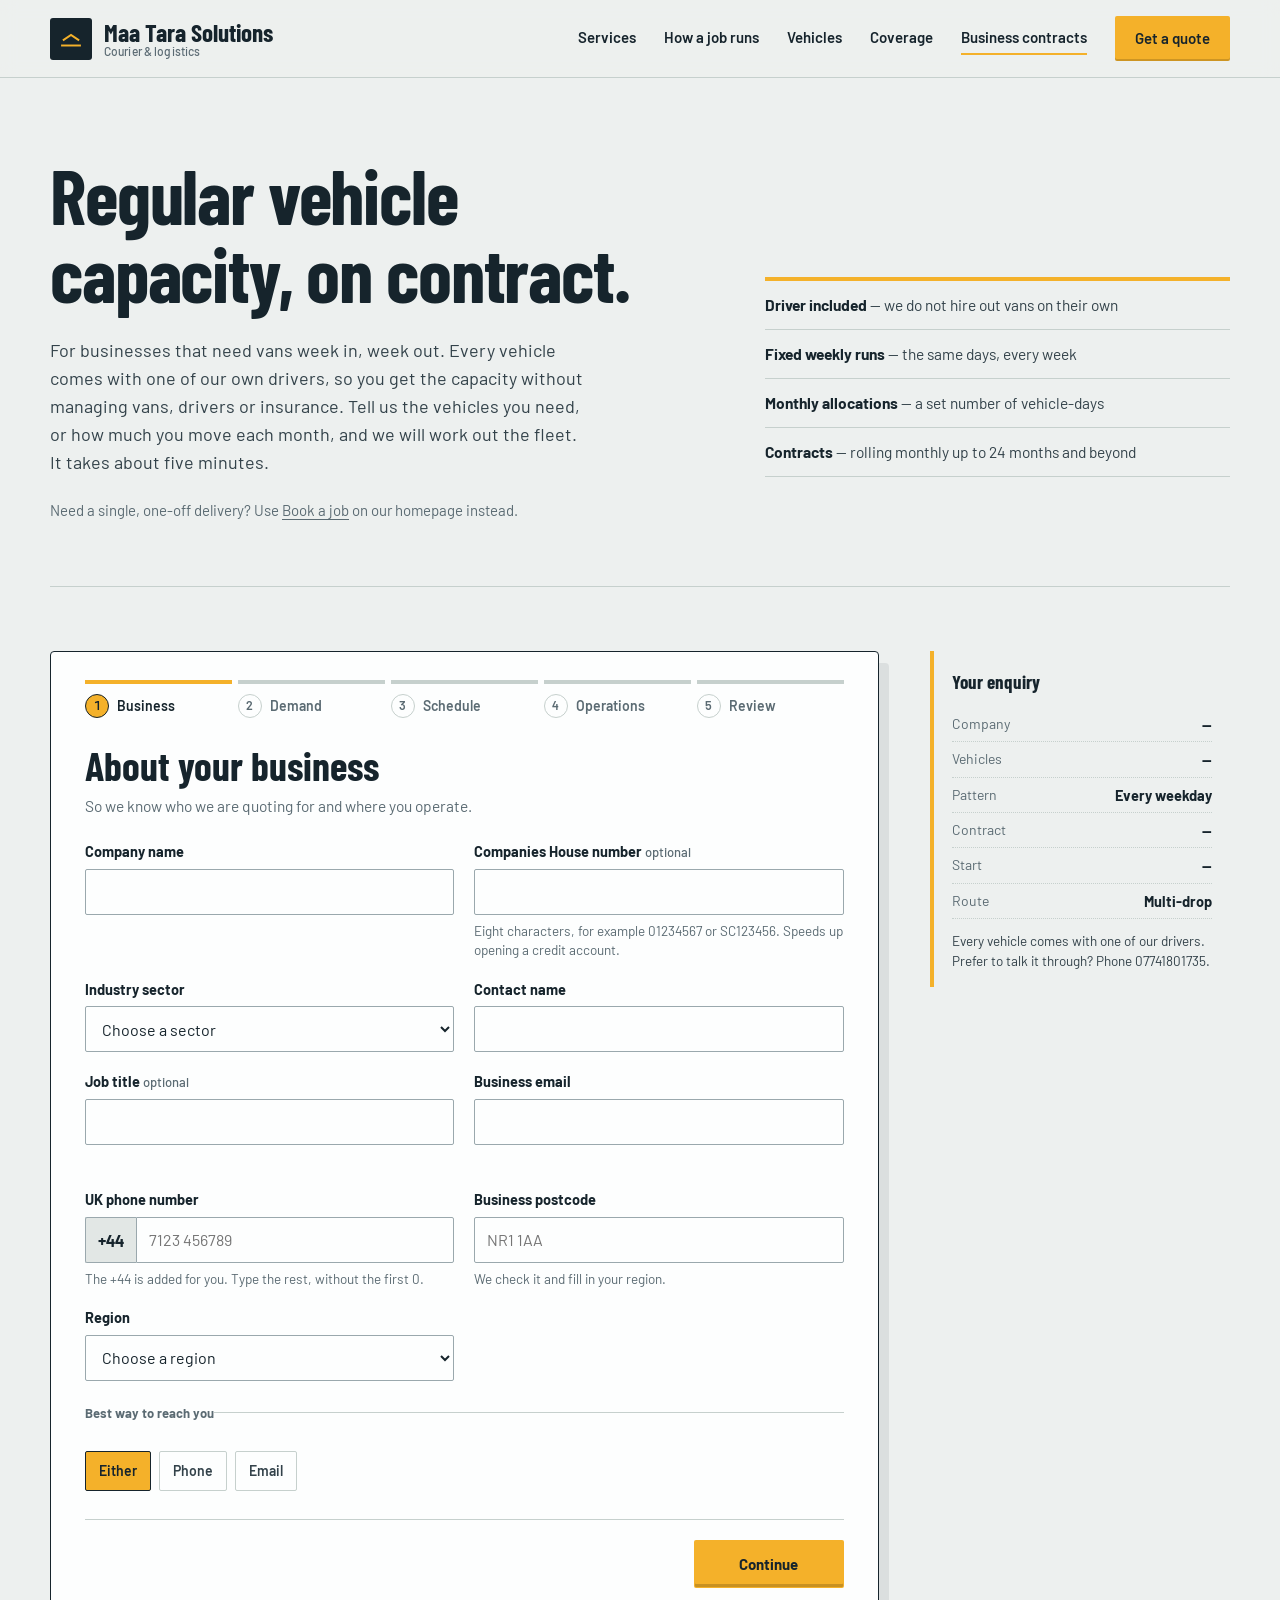
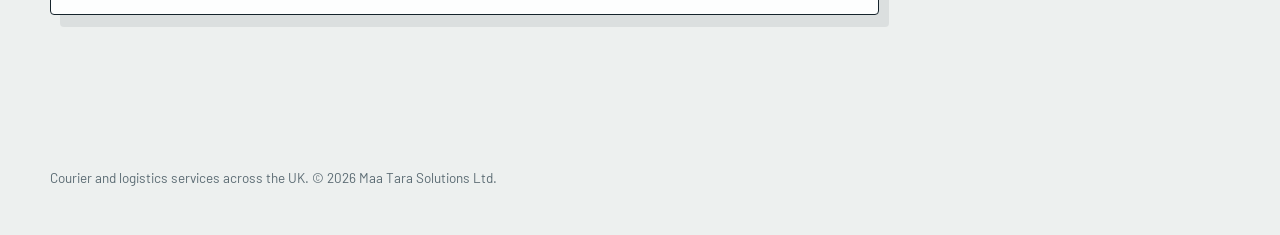
==== commit 4e07c65a: "Add files via upload" ====
--- a/fleet-contracts.html
+++ b/fleet-contracts.html
@@ -88,12 +88,15 @@
         <div class="fc-intro-copy">
           <h1 id="fc-title">Regular vehicle capacity, on contract.</h1>
           <p class="hero-lede">
-            For businesses that need vans week in, week out. Tell us the
-            vehicles you need, or tell us how much you move each month and we
-            will work out the fleet. It takes about five minutes.
+            For businesses that need vans week in, week out. Every vehicle comes
+            with one of our own drivers, so you get the capacity without
+            managing vans, drivers or insurance. Tell us the vehicles you need,
+            or how much you move each month, and we will work out the fleet.
+            It takes about five minutes.
           </p>
         </div>
         <ul class="fc-fit">
+          <li><strong>Driver included</strong> — we do not hire out vans on their own</li>
           <li><strong>Fixed weekly runs</strong> — the same days, every week</li>
           <li><strong>Monthly allocations</strong> — a set number of vehicle-days</li>
           <li><strong>Contracts</strong> — rolling monthly up to 24 months and beyond</li>
@@ -171,15 +174,25 @@
                 </div>
                 <div class="fc-field">
                   <label for="fc-email">Business email</label>
-                  <input id="fc-email" name="email" type="email" autocomplete="email" required />
+                  <input id="fc-email" name="email" type="email" autocomplete="email" required aria-describedby="fc-email-live" />
+                  <p class="fc-live" id="fc-email-live" data-live="email" aria-live="polite"></p>
                 </div>
                 <div class="fc-field">
                   <label for="fc-phone">UK phone number</label>
-                  <input id="fc-phone" name="phone" type="tel" autocomplete="tel" placeholder="07123 456789" required data-validate="phone" />
+                  <div class="fc-tel">
+                    <span class="fc-tel-code" aria-hidden="true">+44</span>
+                    <input id="fc-phone" name="phone" type="tel" autocomplete="tel-national" inputmode="tel" placeholder="7123 456789" maxlength="16" required data-validate="phone" aria-describedby="fc-phone-live" />
+                  </div>
+                  <p class="fc-live" id="fc-phone-live" data-live="phone" aria-live="polite">
+                    The +44 is added for you. Type the rest, without the first 0.
+                  </p>
                 </div>
                 <div class="fc-field">
                   <label for="fc-postcode">Business postcode</label>
-                  <input id="fc-postcode" name="postcode" type="text" autocomplete="postal-code" placeholder="NR1 1AA" maxlength="8" required data-validate="postcode" />
+                  <input id="fc-postcode" name="postcode" type="text" autocomplete="postal-code" placeholder="NR1 1AA" maxlength="8" required data-validate="postcode" data-fills-region aria-describedby="fc-postcode-live" />
+                  <p class="fc-live" id="fc-postcode-live" data-live="postcode" aria-live="polite">
+                    We check it and fill in your region.
+                  </p>
                 </div>
                 <div class="fc-field">
                   <label for="fc-region">Region</label>
@@ -235,7 +248,7 @@
               </fieldset>
 
               <div class="fc-panel" data-show-when="demandMode:known">
-                <p class="fc-panel-title" id="qty-title">Vehicles needed on each working day</p>
+                <p class="fc-panel-title" id="qty-title">Vans needed on each working day, each with one of our drivers</p>
                 <div class="fc-qty" role="group" aria-labelledby="qty-title">
                   <div class="fc-qty-row">
                     <label for="qty-small">Small van</label>
@@ -468,7 +481,7 @@
             <!-- ---------- step 4: operations ---------- -->
             <fieldset class="fc-step" data-step="4">
               <legend class="fc-step-title">How the work runs</legend>
-              <p class="fc-step-lede">Routes, drivers and any equipment or compliance the vehicles need.</p>
+              <p class="fc-step-lede">Routes, driver requirements and any equipment or compliance the vehicles need.</p>
 
               <fieldset class="console-field">
                 <legend>Type of route</legend>
@@ -514,21 +527,19 @@
                 </div>
                 <div class="fc-field">
                   <label for="fc-base">Main collection postcode <span class="fc-opt">if different</span></label>
-                  <input id="fc-base" name="basePostcode" type="text" maxlength="8" placeholder="Depot or warehouse" data-validate="postcode-optional" />
+                  <input id="fc-base" name="basePostcode" type="text" maxlength="8" placeholder="Depot or warehouse" data-validate="postcode" aria-describedby="fc-base-live" />
+                  <p class="fc-live" id="fc-base-live" data-live="basePostcode" aria-live="polite"></p>
                 </div>
               </div>
 
               <fieldset class="console-field">
-                <legend>Drivers</legend>
+                <legend>Our drivers <span class="fc-opt">tick anything extra you need</span></legend>
+                <p class="fc-hint">
+                  Every vehicle arrives with one of our drivers, so there is
+                  nothing for you to arrange on licences, insurance or vehicle
+                  checks.
+                </p>
                 <div class="options">
-                  <input type="radio" name="driver" id="drv-supplied" value="Supplied driver" checked />
-                  <label for="drv-supplied">Supplied driver</label>
-                  <input type="radio" name="driver" id="drv-self" value="Self-drive, vehicle only" />
-                  <label for="drv-self">Self-drive, vehicle only</label>
-                  <input type="radio" name="driver" id="drv-mix" value="Mix of both" />
-                  <label for="drv-mix">Mix of both</label>
-                </div>
-                <div class="options fc-sub" data-show-when="driver:Supplied driver|Mix of both">
                   <input type="checkbox" name="crew" id="crew-two" value="Two-person crew" />
                   <label for="crew-two">Two-person crew</label>
                   <input type="checkbox" name="crew" id="crew-load" value="Driver helps load and unload" />
@@ -536,10 +547,6 @@
                   <input type="checkbox" name="crew" id="crew-ppe" value="Site induction or PPE needed" />
                   <label for="crew-ppe">Site induction or PPE</label>
                 </div>
-                <p class="fc-hint" data-show-when="driver:Self-drive, vehicle only|Mix of both">
-                  Your drivers need a full UK car (category B) licence for vans
-                  up to 3.5 tonnes.
-                </p>
               </fieldset>
 
               <fieldset class="console-field">
@@ -679,12 +686,13 @@
                   <dd data-side="start">—</dd>
                 </div>
                 <div class="jobsheet-row">
-                  <dt>Drivers</dt>
-                  <dd data-side="driver">—</dd>
+                  <dt>Route</dt>
+                  <dd data-side="route">—</dd>
                 </div>
               </dl>
               <p class="jobsheet-note">
-                Prefer to talk it through? Phone 07741801735.
+                Every vehicle comes with one of our drivers. Prefer to talk it
+                through? Phone 07741801735.
               </p>
             </div>
           </aside>
--- a/styles.css
+++ b/styles.css
@@ -1354,6 +1354,50 @@
 
 .fc-field .fc-hint {
   margin-top: 0;
+}
+
+.fc-tel {
+  display: flex;
+  align-items: stretch;
+}
+
+.fc-tel-code {
+  display: grid;
+  flex-shrink: 0;
+  place-items: center;
+  padding: 0 12px;
+  border: 1px solid #9aa8ad;
+  border-right: 0;
+  border-radius: 2px 0 0 2px;
+  color: var(--steel);
+  background: var(--fog-deep);
+  font-weight: 650;
+  font-variant-numeric: tabular-nums;
+}
+
+.fc-tel input {
+  border-radius: 0 2px 2px 0;
+}
+
+.fc-live {
+  min-height: 1.45em;
+  color: var(--slate);
+  font-size: 13.5px;
+  line-height: 1.45;
+}
+
+.fc-live.is-ok {
+  color: var(--signal);
+  font-weight: 600;
+}
+
+.fc-live.is-ok::before {
+  content: "✓ ";
+}
+
+.fc-live.is-problem {
+  color: #9a4b00;
+  font-weight: 600;
 }
 
 .fc-error {
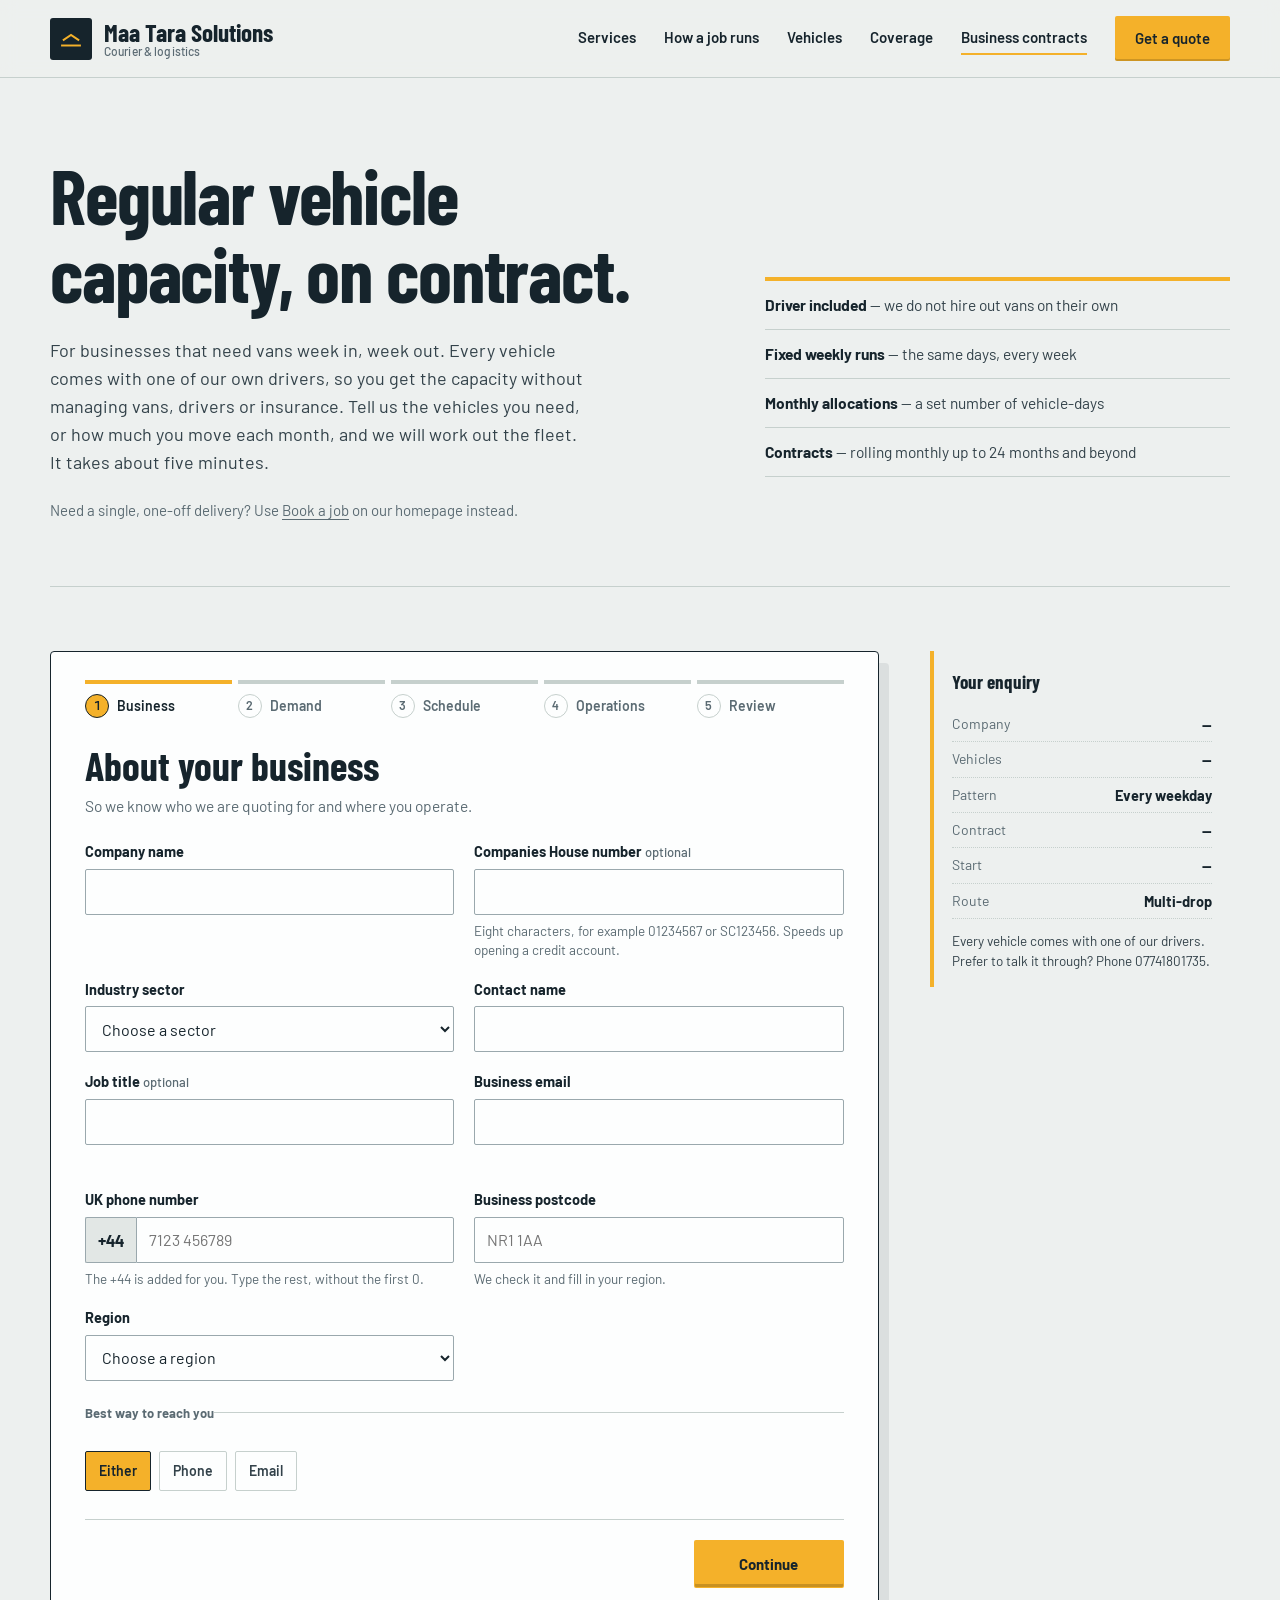
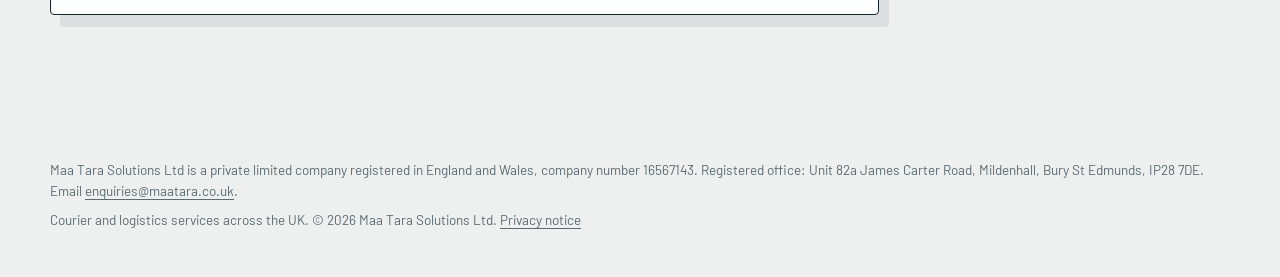
==== commit 92478c2c: "Add files via upload" ====
--- a/fleet-contracts.html
+++ b/fleet-contracts.html
@@ -17,11 +17,11 @@
     <meta property="og:locale" content="en_GB" />
     <meta
       property="og:url"
-      content="https://maa7tara.github.io/maa-tara-solutions/fleet-contracts.html"
+      content="https://www.maatara.co.uk/fleet-contracts.html"
     />
     <meta
       property="og:image"
-      content="https://maa7tara.github.io/maa-tara-solutions/assets/og-image.png"
+      content="https://www.maatara.co.uk/assets/og-image.png"
     />
     <meta
       property="og:image:alt"
@@ -30,11 +30,11 @@
     <meta name="twitter:card" content="summary_large_image" />
     <meta
       name="twitter:image"
-      content="https://maa7tara.github.io/maa-tara-solutions/assets/og-image.png"
+      content="https://www.maatara.co.uk/assets/og-image.png"
     />
     <link
       rel="canonical"
-      href="https://maa7tara.github.io/maa-tara-solutions/fleet-contracts.html"
+      href="https://www.maatara.co.uk/fleet-contracts.html"
     />
     <link rel="icon" href="assets/favicon.svg" type="image/svg+xml" />
     <link rel="preconnect" href="https://fonts.googleapis.com" />
@@ -111,7 +111,7 @@
         <noscript>
           <p class="fc-noscript">
             This form needs JavaScript. You can email your requirements
-            straight to Maa7tara@gmail.com or phone 07741801735.
+            straight to enquiries@maatara.co.uk or phone 07741801735.
           </p>
         </noscript>
 
@@ -631,7 +631,8 @@
                   anyone else unless we need a subcontracted operator to price
                   the work, and we keep them only as long as we need to deal with
                   your enquiry. You can ask us to see or delete your details at any
-                  time by emailing Maa7tara@gmail.com.
+                  time by emailing enquiries@maatara.co.uk. Read our
+                  <a href="privacy.html">privacy notice</a> for the full details.
                 </p>
                 <div class="fc-check">
                   <input type="checkbox" name="consent" id="fc-consent" value="Yes" required />
@@ -651,7 +652,7 @@
               <p class="fc-hint">
                 Sending opens your email app with everything filled in. If
                 nothing opens, choose <em>Copy enquiry</em> and paste it into an
-                email to <a href="mailto:Maa7tara@gmail.com">Maa7tara@gmail.com</a>.
+                email to <a href="mailto:enquiries@maatara.co.uk">enquiries@maatara.co.uk</a>.
               </p>
             </fieldset>
 
@@ -701,9 +702,16 @@
     </main>
 
     <footer class="site-footer">
+      <p class="footer-legal">
+        Maa Tara Solutions Ltd is a private limited company registered in
+        England and Wales, company number 16567143. Registered office: Unit 82a
+        James Carter Road, Mildenhall, Bury St Edmunds, IP28 7DE. Email
+        <a href="mailto:enquiries@maatara.co.uk">enquiries@maatara.co.uk</a>.
+      </p>
       <p class="footer-meta">
         Courier and logistics services across the UK. ©
         <span id="current-year">2026</span> Maa Tara Solutions Ltd.
+        <a href="privacy.html">Privacy notice</a>
       </p>
     </footer>
 
--- a/styles.css
+++ b/styles.css
@@ -1094,6 +1094,51 @@
   margin-top: 8px;
   color: var(--slate);
   font-size: 13.5px;
+}
+
+.site-footer a {
+  color: inherit;
+}
+
+/* ---------- privacy notice ---------- */
+
+.legal {
+  width: min(100% - 48px, 760px);
+  margin: 0 auto;
+  padding: clamp(40px, 6vw, 72px) 0 24px;
+}
+
+.legal h1 {
+  font-size: clamp(38px, 6vw, 56px);
+}
+
+.legal h2 {
+  margin-top: 36px;
+  font-size: 26px;
+}
+
+.legal p,
+.legal li {
+  color: var(--tarmac);
+  line-height: 1.6;
+}
+
+.legal p {
+  margin-top: 12px;
+}
+
+.legal ul {
+  margin-top: 12px;
+  padding-left: 20px;
+}
+
+.legal li + li {
+  margin-top: 8px;
+}
+
+.legal-updated {
+  color: var(--slate);
+  font-size: 14.5px;
 }
 
 /* ---------- business contracts page ---------- */
